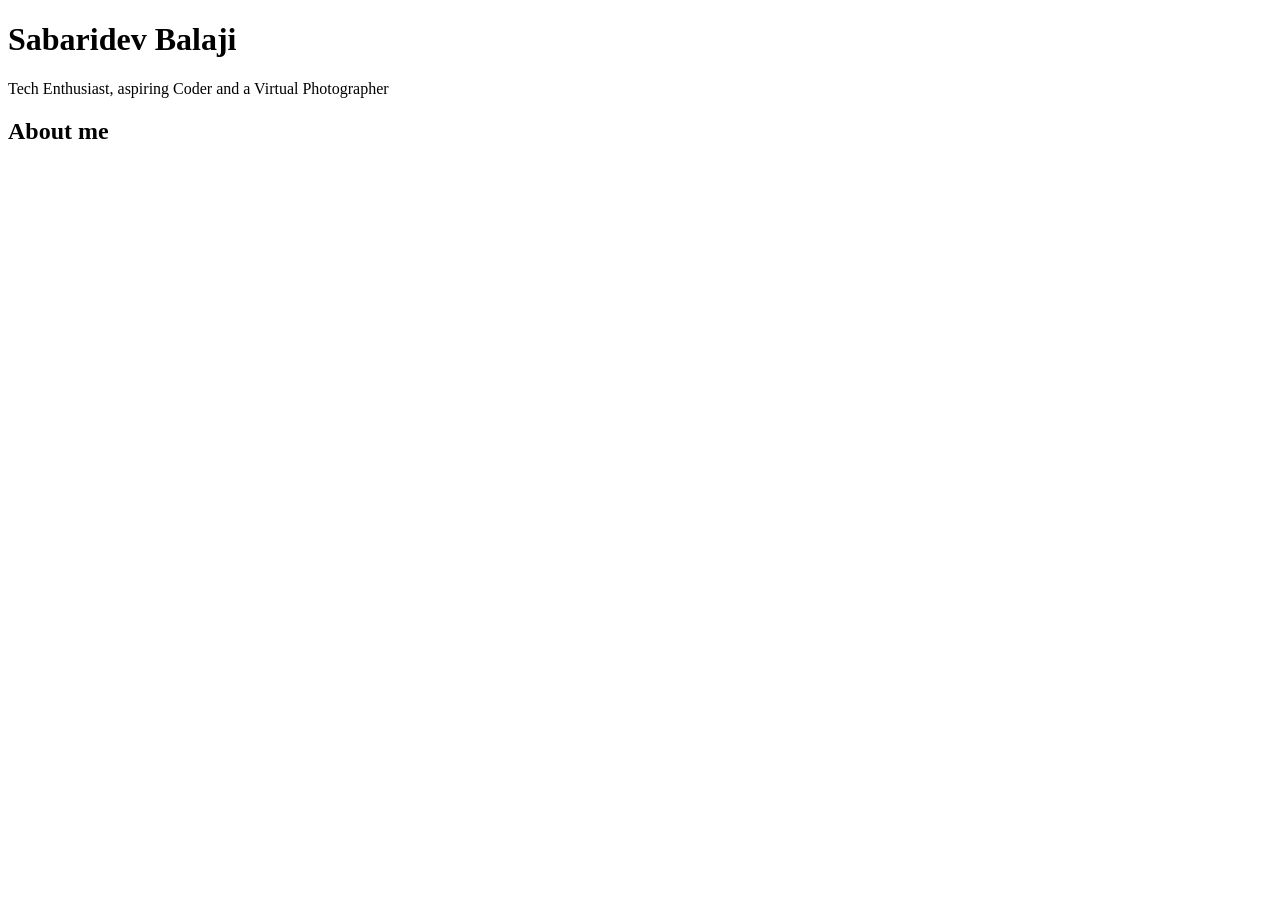
==== index.html @ 077b0d41 "added the html boilerplate i have begun making my portfolio i have added the html portfolie" ====
<!DOCTYPE html>
<html lang="en">
<head>
    <meta charset="UTF-8">
    <meta name="viewport" content="width=device-width, initial-scale=1.0">
    <title>Sabaridev Balaji| Portfolio</title>
</head>
<body>
    <header>
        <h1>Sabaridev Balaji</h1>
        <p>Tech Enthusiast, aspiring Coder and a Virtual Photographer</p>
    </header>

    <section>
        <h2>About me</h2>
    </section>
</body>
</html>
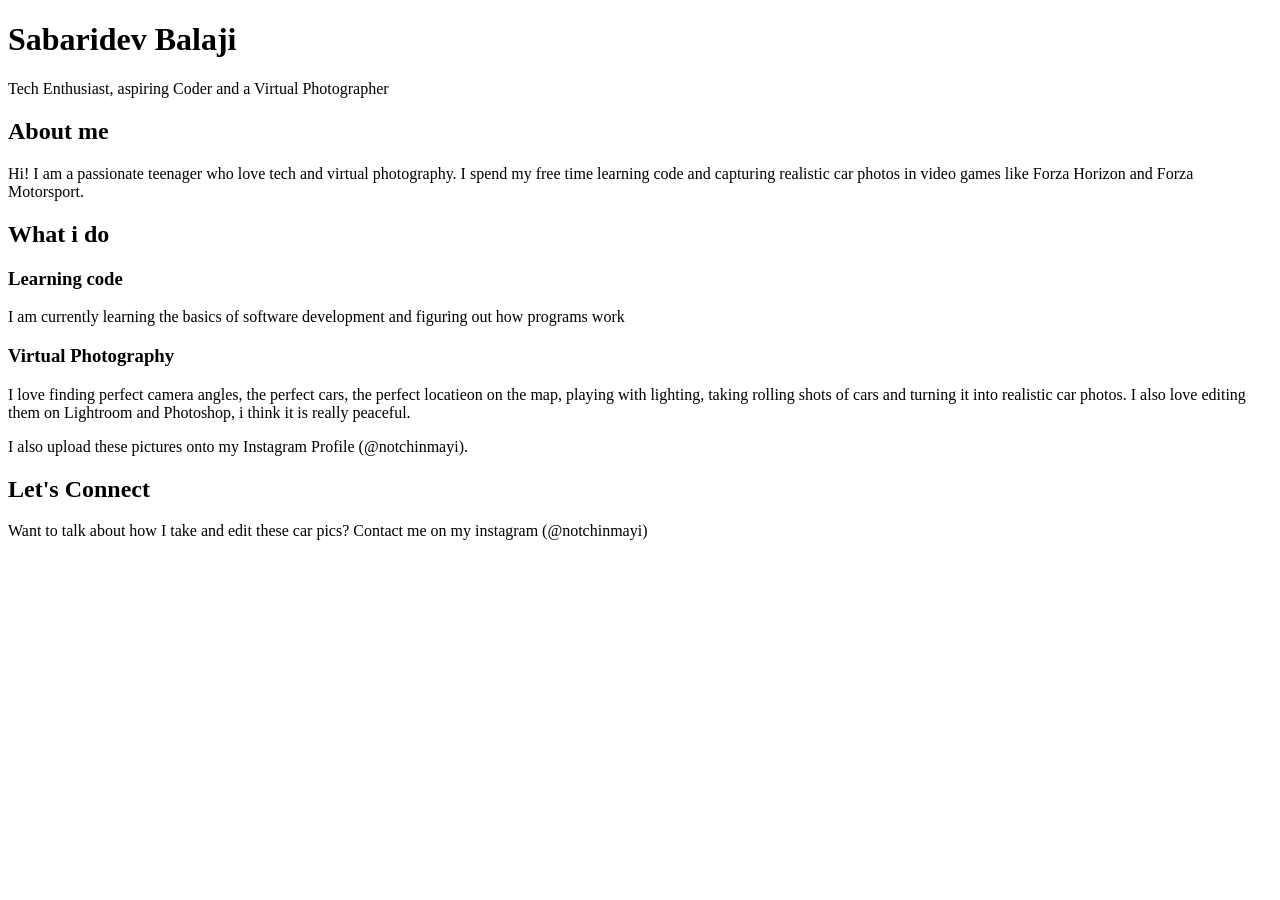
==== commit 30049e85: "updated index.html with personal info I have updated the index.html with text(about me and what i do" ====
--- a/index.html
+++ b/index.html
@@ -13,6 +13,29 @@
 
     <section>
         <h2>About me</h2>
+        <p>Hi! I am a passionate teenager who love tech and virtual photography. I spend my free time learning code and capturing realistic car photos in video games like Forza Horizon and Forza Motorsport.</p>
+        
     </section>
+    
+    <section>
+        <h2>What i do</h2>
+        <div class="hobby">
+            <h3>Learning code</h3>
+            <p>I am currently learning the basics of software development and figuring out how programs work</p>
+        </div>
+        <div class="hobby">
+            <h3>Virtual Photography</h3>
+            <p>I love finding perfect camera angles, the perfect cars, the perfect locatieon on the map, playing with lighting, taking rolling shots of cars and turning it into realistic car photos. I also love editing them on Lightroom and Photoshop, i think it is really peaceful.</p>
+            <p>I also upload these pictures onto my Instagram Profile (@notchinmayi).</p>
+
+        </div>
+    
+    </section>
+    <footer>
+        <h2>Let's Connect</h2>
+        <p>Want to talk about how I take and edit these car pics? Contact me on my instagram (@notchinmayi)</p>
+
+    </footer>
+    
 </body>
 </html>
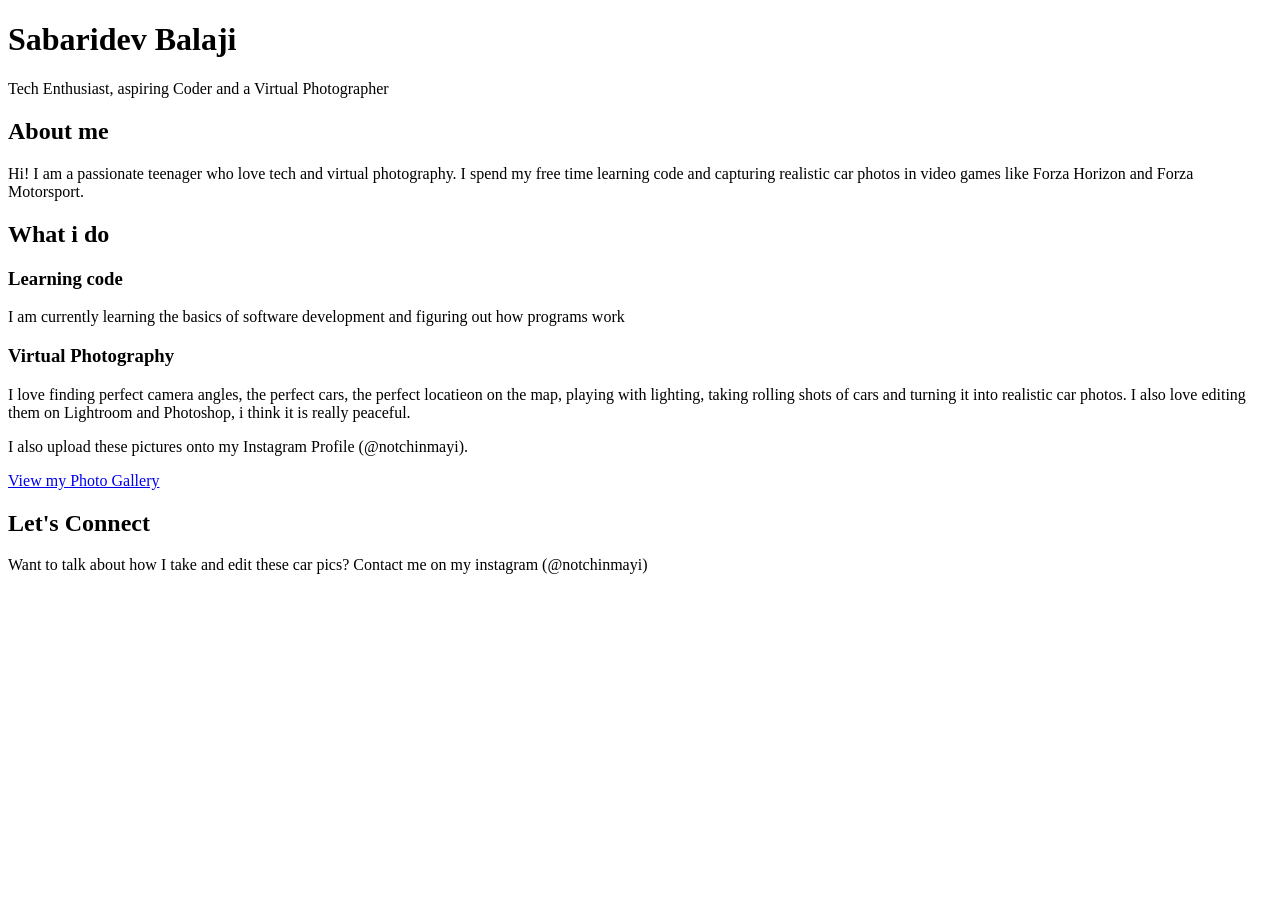
==== commit d04477aa: "linked photography.html with index.html i have used the anchor element to link index.html and photog" ====
--- a/index.html
+++ b/index.html
@@ -27,7 +27,7 @@
             <h3>Virtual Photography</h3>
             <p>I love finding perfect camera angles, the perfect cars, the perfect locatieon on the map, playing with lighting, taking rolling shots of cars and turning it into realistic car photos. I also love editing them on Lightroom and Photoshop, i think it is really peaceful.</p>
             <p>I also upload these pictures onto my Instagram Profile (@notchinmayi).</p>
-
+            <a href="photography.html">View my Photo Gallery</a>
         </div>
     
     </section>
@@ -36,6 +36,6 @@
         <p>Want to talk about how I take and edit these car pics? Contact me on my instagram (@notchinmayi)</p>
 
     </footer>
-    
+
 </body>
 </html>
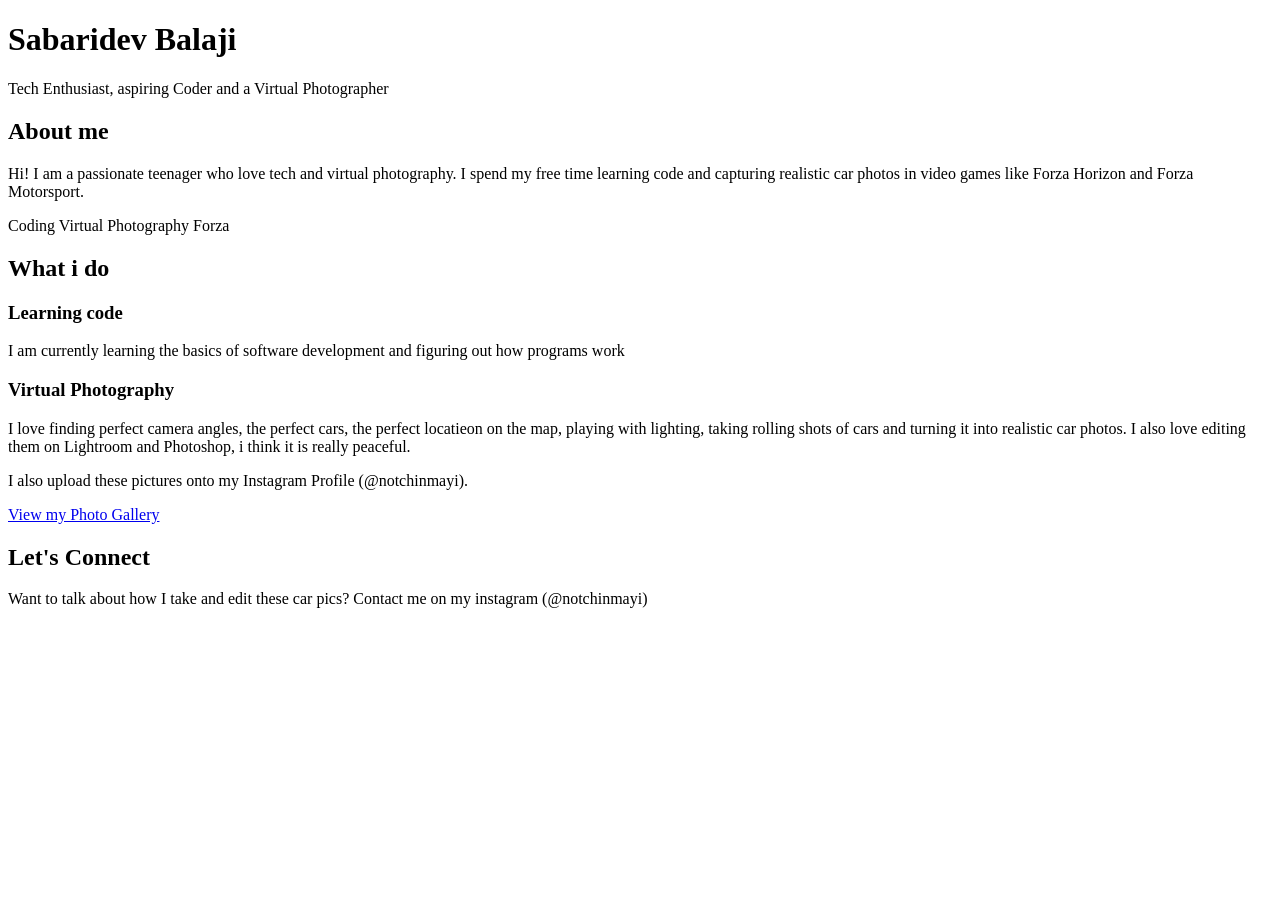
==== commit 63f6f5d8: "linked volkswagen beetle pictures to beetle.html , created and linked style.css to index.html I have" ====
--- a/index.html
+++ b/index.html
@@ -4,6 +4,7 @@
     <meta charset="UTF-8">
     <meta name="viewport" content="width=device-width, initial-scale=1.0">
     <title>Sabaridev Balaji| Portfolio</title>
+    <link rel="stylesheet" href="style.css"
 </head>
 <body>
     <header>
@@ -14,7 +15,11 @@
     <section>
         <h2>About me</h2>
         <p>Hi! I am a passionate teenager who love tech and virtual photography. I spend my free time learning code and capturing realistic car photos in video games like Forza Horizon and Forza Motorsport.</p>
-        
+        <div class="tags">
+            <span class="tag">Coding</span>
+            <span class="tag">Virtual Photography</span>
+            <span class="tag">Forza</span>
+        </div>
     </section>
     
     <section>
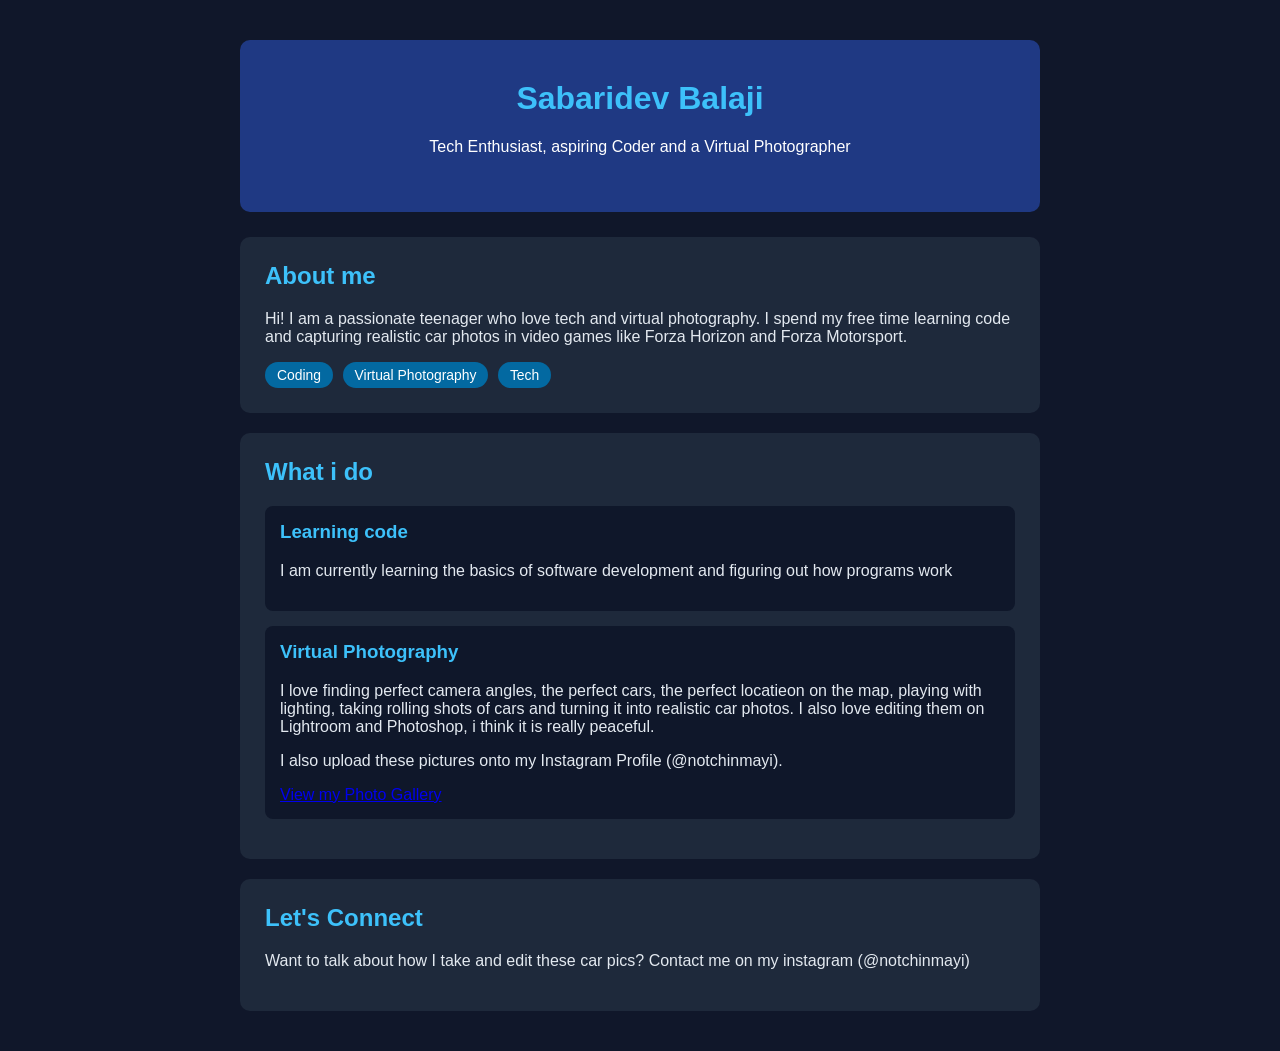
==== commit f3b3cf65: "Added CSS for appearence i have added css to the particular classes i have also changed the span ele" ====
--- a/index.html
+++ b/index.html
@@ -18,7 +18,7 @@
         <div class="tags">
             <span class="tag">Coding</span>
             <span class="tag">Virtual Photography</span>
-            <span class="tag">Forza</span>
+            <span class="tag">Tech</span>
         </div>
     </section>
     
@@ -32,7 +32,7 @@
             <h3>Virtual Photography</h3>
             <p>I love finding perfect camera angles, the perfect cars, the perfect locatieon on the map, playing with lighting, taking rolling shots of cars and turning it into realistic car photos. I also love editing them on Lightroom and Photoshop, i think it is really peaceful.</p>
             <p>I also upload these pictures onto my Instagram Profile (@notchinmayi).</p>
-            <a href="photography.html">View my Photo Gallery</a>
+            <a href="photography.html" class="button-link">View my Photo Gallery</a>
         </div>
     
     </section>
--- a/style.css
+++ b/style.css
@@ -0,0 +1,48 @@
+body {
+    font-family: Arial, sans-serif;
+    max-width: 800px;
+    margin:40px auto;
+    padding: 0 20px;
+    background-color: #10172a;
+    color: #e3e9f0
+}
+
+header{
+    text-align: center;
+    padding: 40px 20px;
+    background-color: #1f3983;
+    color: white;
+    border-radius:10px;
+    margin-bottom: 25px;
+}
+
+section, footer{
+    background: #1e293b;
+    padding: 25px;
+    margin-bottom:20px;
+    border-radius:10px;
+}
+
+h1,h2, h3{
+    color:#3dc1fa;
+    margin-top:0;
+    
+}
+
+.hobby{
+    background-color: #0f172a;
+    padding:15px;
+    margin-bottom:15px ;
+    border-radius:8px  ;
+
+}
+
+.tag{
+    display: inline-block;
+    background:#0369a1;
+    color:white;
+    padding:5px 12px;
+    border-radius: 15px;
+    font-size: 0.87rem;
+    margin-right: 5px;
+}
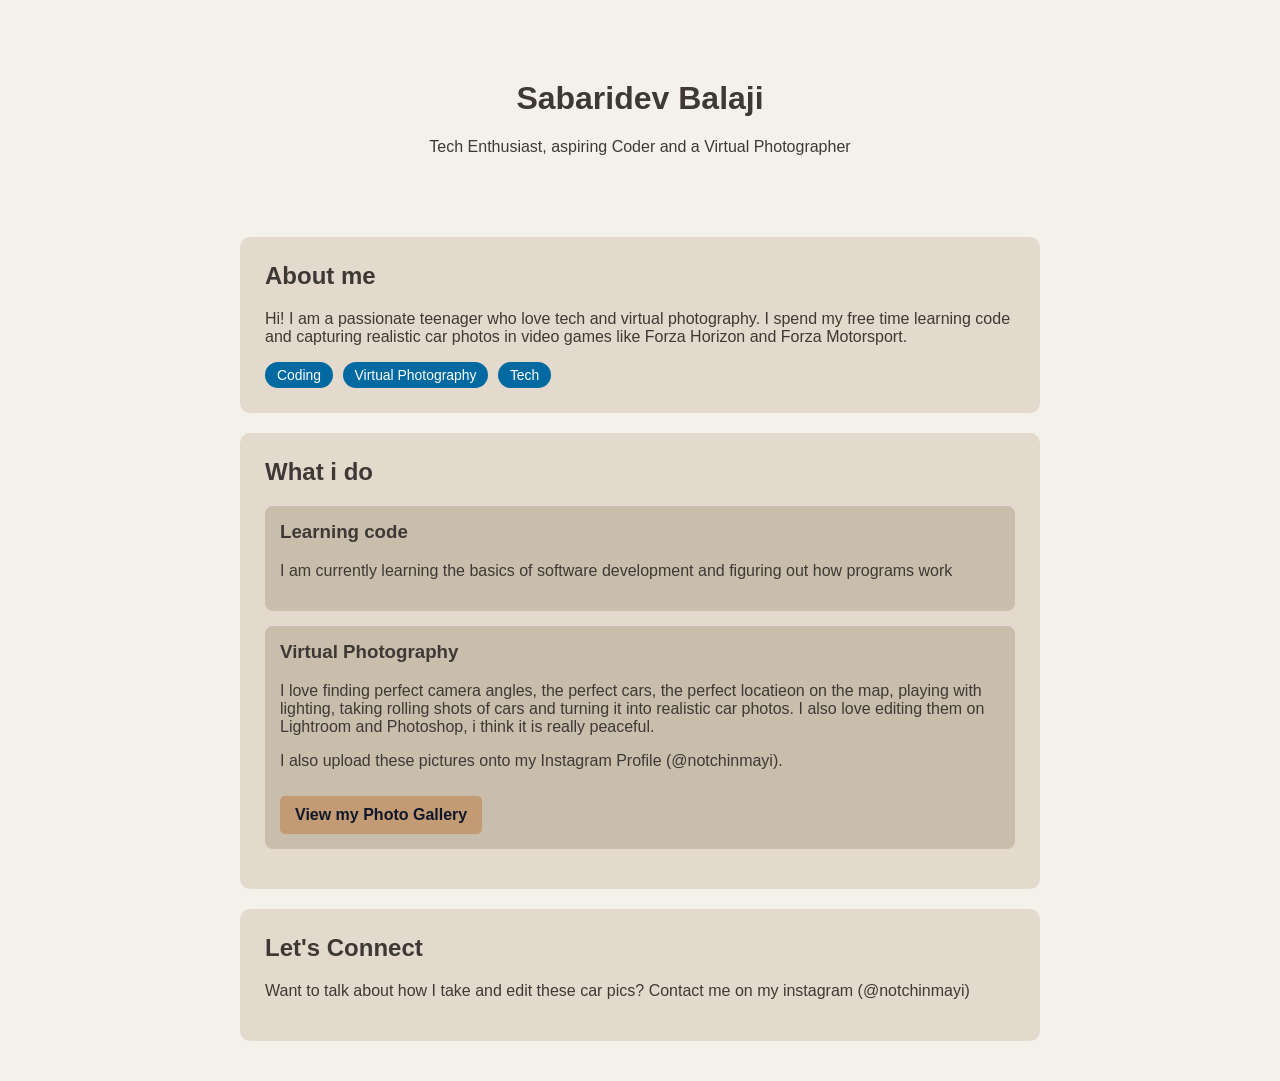
==== commit ce60ae80: "massive color change(from dark to light) along with corrections" ====
--- a/index.html
+++ b/index.html
@@ -4,12 +4,14 @@
     <meta charset="UTF-8">
     <meta name="viewport" content="width=device-width, initial-scale=1.0">
     <title>Sabaridev Balaji| Portfolio</title>
-    <link rel="stylesheet" href="style.css"
+    <link rel="stylesheet" href="style.css">
 </head>
 <body>
     <header>
         <h1>Sabaridev Balaji</h1>
+        <div class="tagline">
         <p>Tech Enthusiast, aspiring Coder and a Virtual Photographer</p>
+        </div>
     </header>
 
     <section>
--- a/style.css
+++ b/style.css
@@ -3,34 +3,34 @@
     max-width: 800px;
     margin:40px auto;
     padding: 0 20px;
-    background-color: #10172a;
-    color: #e3e9f0
+    background-color:#F4F1EA;
+    color: #e3e9f0;
 }
 
 header{
     text-align: center;
     padding: 40px 20px;
-    background-color: #1f3983;
+    background-color: #E3DACD
     color: white;
     border-radius:10px;
     margin-bottom: 25px;
 }
 
 section, footer{
-    background: #1e293b;
+    background: #E3DACD;
     padding: 25px;
     margin-bottom:20px;
     border-radius:10px;
 }
 
 h1,h2, h3{
-    color:#3dc1fa;
+    color:#3E3935;
     margin-top:0;
     
 }
 
 .hobby{
-    background-color: #0f172a;
+    background-color: #c9bdac;
     padding:15px;
     margin-bottom:15px ;
     border-radius:8px  ;
@@ -45,4 +45,60 @@
     border-radius: 15px;
     font-size: 0.87rem;
     margin-right: 5px;
+}
+
+.button-link{
+    display: inline-block;
+    background-color:#C29A74;
+    color: #0f172a;
+    padding:10px 15px;
+    border-radius:5px ;
+    text-decoration: none;
+    font-weight:bold;
+    margin-top: 10px;
+
+}
+
+.button-link:hover{
+    background-color:#0ea5e9;
+}
+
+.layout{
+    display: flex;
+    flex-direction: column;
+    gap: 20px;
+    margin-top:15px;
+
+}
+
+.photocard img, .picture-set{
+    background:#0f172a;
+    border-radius:8px;
+    overflow:hidden;
+    border:1px solid #334155;
+}
+
+.photocard img, .picture-set img{
+    width:100%;
+    height:auto;
+    display:block;
+}
+
+.picture-stack{
+    display: flex;
+    flex-direction:column;
+    gap:30px;
+    margin-top:20px;
+}
+
+a{
+    color: #38bdf8
+}
+
+.tagline{
+    color:#3E3935;
+}
+
+p{
+    color:#3E3935;
 }
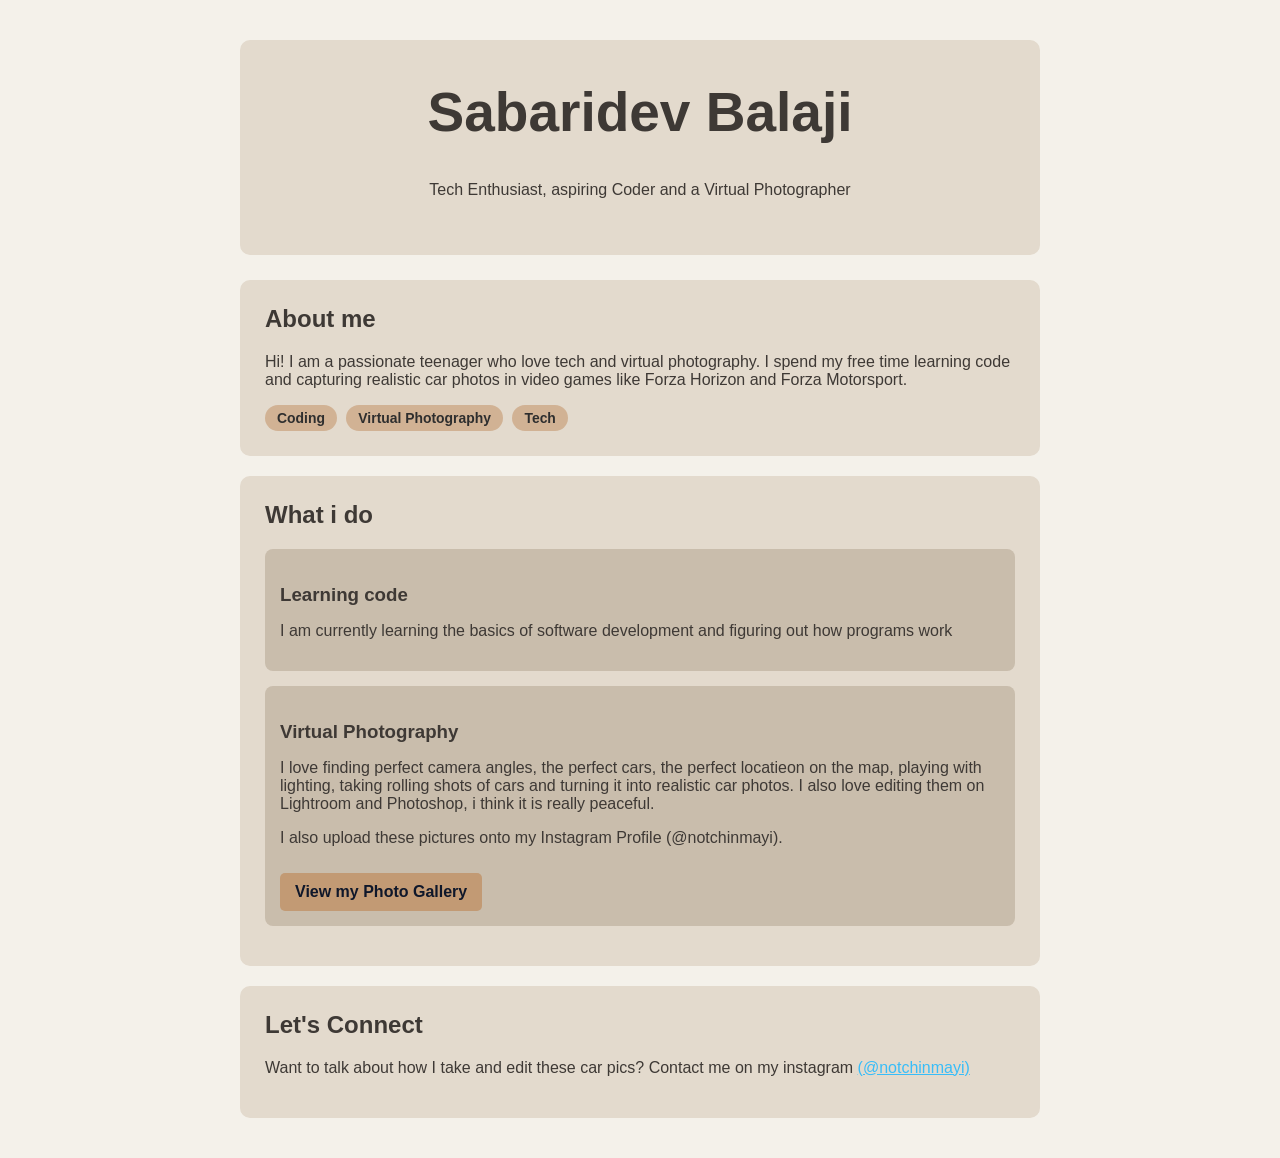
==== commit 1dd07ace: "added files for new card" ====
--- a/index.html
+++ b/index.html
@@ -40,7 +40,7 @@
     </section>
     <footer>
         <h2>Let's Connect</h2>
-        <p>Want to talk about how I take and edit these car pics? Contact me on my instagram (@notchinmayi)</p>
+        <p>Want to talk about how I take and edit these car pics? Contact me on my instagram <a href="https://www.instagram.com/notchinmayi/?__pwa=1">(@notchinmayi)</a></p>
 
     </footer>
 
--- a/style.css
+++ b/style.css
@@ -10,7 +10,7 @@
 header{
     text-align: center;
     padding: 40px 20px;
-    background-color: #E3DACD
+    background-color: #E3DACD;
     color: white;
     border-radius:10px;
     margin-bottom: 25px;
@@ -39,8 +39,9 @@
 
 .tag{
     display: inline-block;
-    background:#0369a1;
-    color:white;
+    background:#d1b294;
+    color:rgb(46, 46, 46);
+    font-weight: 550;
     padding:5px 12px;
     border-radius: 15px;
     font-size: 0.87rem;
@@ -60,12 +61,12 @@
 }
 
 .button-link:hover{
-    background-color:#0ea5e9;
+    background-color:#a99b8d;
 }
 
 .layout{
     display: flex;
-    flex-direction: column;
+    flex-direction:;
     gap: 20px;
     margin-top:15px;
 
@@ -101,4 +102,19 @@
 
 p{
     color:#3E3935;
-}+}
+.caption{
+ text-align: center;
+ 
+}
+
+h3{
+margin-top: 20px;
+margin-bottom:10px;
+
+}
+
+h1{
+    font-size: 55px;
+}
+
